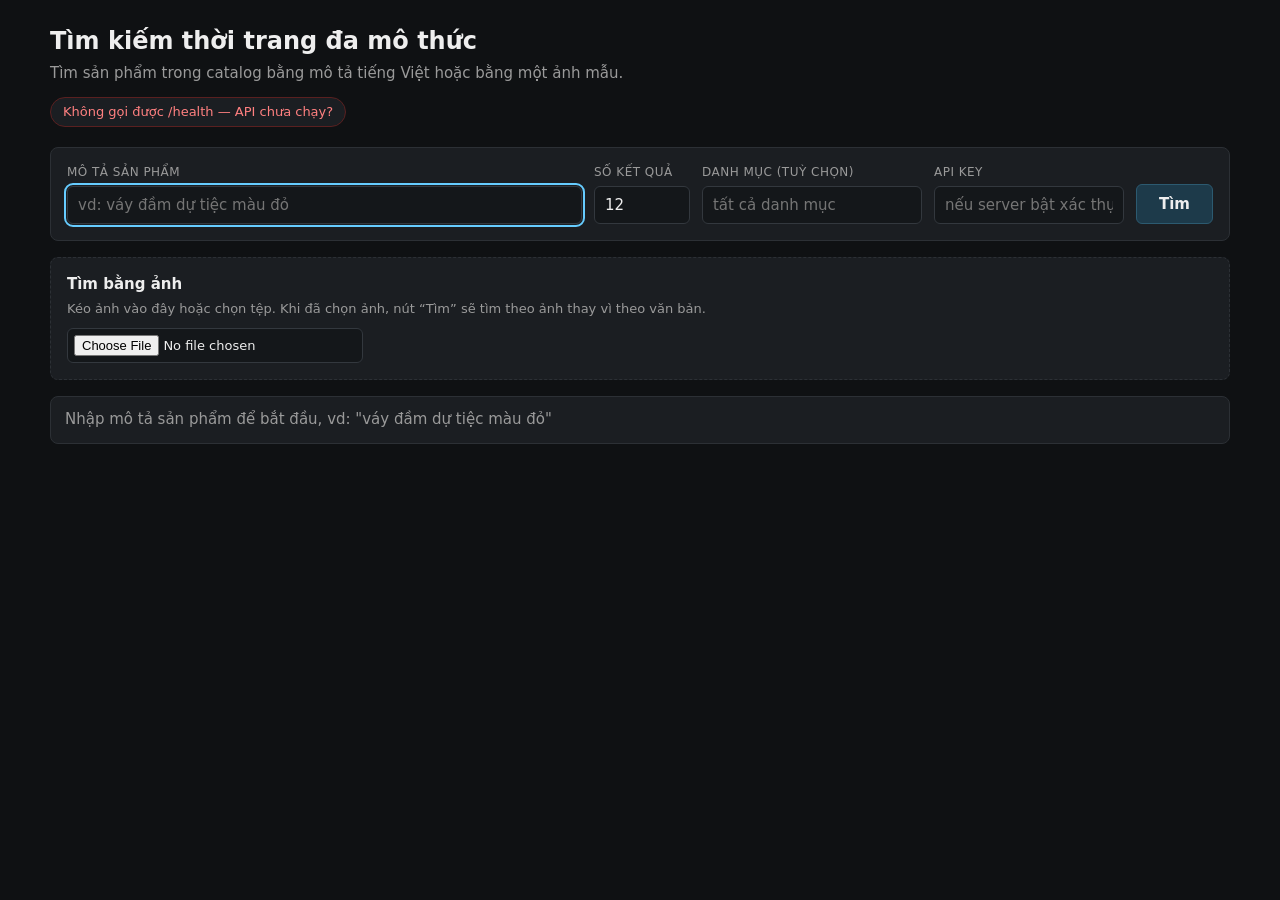
==== app/static/index.html @ 8803c95b "feat(demo): add polished custom web UI at /ui for the search API Vanilla HTML/CSS/JS frontend served" ====
<!doctype html>
<html lang="vi">
<head>
<meta charset="utf-8">
<meta name="viewport" content="width=device-width, initial-scale=1">
<title>Tìm kiếm thời trang đa mô thức</title>
<link rel="stylesheet" href="styles.css">
</head>
<body>
<header class="topbar">
  <h1>Tìm kiếm thời trang đa mô thức</h1>
  <p class="subtitle">Tìm sản phẩm trong catalog bằng mô tả tiếng Việt hoặc bằng một ảnh mẫu.</p>
  <p id="status" class="pill">Đang kiểm tra hệ thống...</p>
</header>

<main>
  <form id="search-form" class="panel" autocomplete="off">
    <div class="field grow">
      <label for="q">Mô tả sản phẩm</label>
      <input id="q" name="q" type="text" maxlength="512"
             placeholder="vd: váy đầm dự tiệc màu đỏ" autofocus>
    </div>

    <div class="field">
      <label for="top-k">Số kết quả</label>
      <input id="top-k" name="top_k" type="number" min="1" max="100" value="12">
    </div>

    <div class="field">
      <label for="category">Danh mục (tuỳ chọn)</label>
      <input id="category" name="category" type="text" list="category-options"
             placeholder="tất cả danh mục">
      <datalist id="category-options">
        <option value="Váy đầm / đầm"></option>
        <option value="Áo phông / áo thun / áo nỉ"></option>
        <option value="Quần dài"></option>
        <option value="Áo khoác (jacket)"></option>
        <option value="Áo sơ mi / áo kiểu"></option>
        <option value="Chân váy"></option>
        <option value="Áo khoác dạ / áo choàng dài (coat)"></option>
        <option value="Quần short"></option>
        <option value="Áo len"></option>
        <option value="Áo liền quần (jumpsuit)"></option>
        <option value="Áo cardigan (áo len khoác ngoài cài nút)"></option>
        <option value="Áo gile / áo vest không tay"></option>
        <option value="Áo choàng không tay (cape/poncho)"></option>
        <option value="Khăn choàng"></option>
        <option value="Quần bó / tất da chân"></option>
        <option value="Mũ / nón"></option>
      </datalist>
    </div>

    <div class="field">
      <label for="api-key">API key</label>
      <input id="api-key" name="api_key" type="password" placeholder="nếu server bật xác thực">
    </div>

    <button id="submit" type="submit">Tìm</button>
  </form>

  <section id="drop-zone" class="panel dropzone">
    <div class="dropzone-text">
      <strong>Tìm bằng ảnh</strong>
      <p>Kéo ảnh vào đây hoặc chọn tệp. Khi đã chọn ảnh, nút “Tìm” sẽ tìm theo ảnh
        thay vì theo văn bản.</p>
      <input id="file" type="file" accept=".jpg,.jpeg,.png,.webp">
      <button id="clear-file" type="button" hidden>Bỏ ảnh</button>
    </div>
    <figure id="preview-wrap" hidden>
      <img id="preview" alt="Ảnh truy vấn">
      <figcaption id="preview-name"></figcaption>
    </figure>
  </section>

  <section id="feedback" role="status" aria-live="polite"></section>

  <section id="grid" class="grid"></section>
</main>

<script src="app.js"></script>
</body>
</html>
---- app/static/styles.css ----
:root {
  --bg: #0f1113;
  --panel: #1b1e22;
  --fg: #eee;
  --muted: #9a9a9a;
  --accent: #6cf;
  --bad: #ff8080;
  --warn: #e8b339;
  --ok: #6ede8a;
  --radius: 8px;
}

* { box-sizing: border-box; }

body {
  margin: 0;
  padding: 24px 16px 48px;
  background: var(--bg);
  color: var(--fg);
  font-family: system-ui, sans-serif;
  font-size: 15px;
  line-height: 1.45;
}

main, .topbar {
  max-width: 1180px;
  margin: 0 auto;
}

h1 {
  font-size: 24px;
  margin: 0 0 4px;
}

.subtitle {
  margin: 0 0 12px;
  color: var(--muted);
}

.pill {
  display: inline-block;
  margin: 0 0 20px;
  padding: 5px 12px;
  border: 1px solid #2c3035;
  border-radius: 999px;
  background: var(--panel);
  color: var(--muted);
  font-size: 13px;
}

.pill.ok { color: var(--ok); border-color: #24512f; }
.pill.warn { color: var(--warn); border-color: #5a4514; }
.pill.bad { color: var(--bad); border-color: #5a2020; }

.panel {
  background: var(--panel);
  border: 1px solid #2c3035;
  border-radius: var(--radius);
  padding: 16px;
  margin-bottom: 16px;
}

#search-form {
  display: flex;
  flex-wrap: wrap;
  gap: 12px;
  align-items: flex-end;
}

.field {
  display: flex;
  flex-direction: column;
  gap: 4px;
}

.field.grow {
  flex: 1;
  min-width: 240px;
}

label {
  color: var(--muted);
  font-size: 12px;
  text-transform: uppercase;
  letter-spacing: 0.04em;
}

input {
  padding: 9px 10px;
  border: 1px solid #33383e;
  border-radius: 6px;
  background: #14171a;
  color: var(--fg);
  font-family: inherit;
  font-size: 15px;
}

input:focus {
  outline: 2px solid var(--accent);
  outline-offset: 1px;
}

#top-k { width: 96px; }
#category { width: 220px; }
#api-key { width: 190px; }

button {
  padding: 10px 22px;
  border: 1px solid #33383e;
  border-radius: 6px;
  background: #262b31;
  color: var(--fg);
  font-family: inherit;
  font-size: 15px;
  cursor: pointer;
}

button:hover:not(:disabled) { border-color: var(--accent); }
button:disabled { opacity: 0.55; cursor: default; }

#submit {
  background: #1d3a4a;
  border-color: #2c5a70;
  font-weight: 600;
}

.dropzone {
  display: flex;
  gap: 18px;
  align-items: center;
  border-style: dashed;
  transition: border-color 0.15s, background 0.15s;
}

.dropzone.dragging {
  border-color: var(--accent);
  background: #1f2732;
}

.dropzone-text { flex: 1; }

.dropzone-text p {
  margin: 4px 0 10px;
  color: var(--muted);
  font-size: 13px;
}

.dropzone input[type="file"] {
  padding: 6px;
  font-size: 13px;
}

#preview-wrap {
  margin: 0;
  width: 110px;
  flex: none;
}

#preview {
  width: 110px;
  aspect-ratio: 3 / 4;
  object-fit: cover;
  border-radius: 6px;
  background: #2a2f35;
  display: block;
}

#preview-name {
  margin-top: 4px;
  color: var(--muted);
  font-size: 11px;
  overflow-wrap: anywhere;
}

#feedback:empty { display: none; }

.message {
  padding: 12px 14px;
  border-radius: var(--radius);
  border: 1px solid #2c3035;
  background: var(--panel);
  margin-bottom: 16px;
}

.message.bad { border-color: #5a2020; background: #2a1717; color: var(--bad); }
.message.info { color: var(--muted); }

.message .detail {
  margin-top: 6px;
  color: var(--muted);
  font-size: 12px;
  overflow-wrap: anywhere;
}

.grid {
  display: grid;
  grid-template-columns: repeat(auto-fill, minmax(200px, 1fr));
  gap: 14px;
}

.card {
  position: relative;
  background: var(--panel);
  border: 1px solid #2c3035;
  border-radius: var(--radius);
  overflow: hidden;
  transition: transform 0.15s, border-color 0.15s;
}

.card:hover {
  transform: translateY(-3px);
  border-color: #3d444c;
}

.card img {
  width: 100%;
  aspect-ratio: 3 / 4;
  object-fit: cover;
  display: block;
  background: #2a2f35;
}

.card .rank {
  position: absolute;
  top: 8px;
  left: 8px;
  padding: 2px 8px;
  border-radius: 999px;
  background: rgba(0, 0, 0, 0.72);
  color: var(--accent);
  font-size: 12px;
  font-weight: 600;
}

.meta { padding: 9px 11px; }

.headline {
  font-weight: 600;
  font-size: 14px;
  display: -webkit-box;
  -webkit-line-clamp: 2;
  line-clamp: 2;
  -webkit-box-orient: vertical;
  overflow: hidden;
  overflow-wrap: anywhere;
}

.secondary {
  margin-top: 3px;
  color: var(--muted);
  font-size: 12px;
  display: -webkit-box;
  -webkit-line-clamp: 2;
  line-clamp: 2;
  -webkit-box-orient: vertical;
  overflow: hidden;
  overflow-wrap: anywhere;
}

.score {
  margin-top: 5px;
  color: var(--muted);
  font-size: 12px;
}

.chips {
  display: flex;
  flex-wrap: wrap;
  gap: 4px;
  margin-top: 8px;
}

.chip {
  padding: 2px 7px;
  border-radius: 999px;
  background: #24292f;
  color: #c7ccd1;
  font-size: 11px;
}

.thumb.blank {
  width: 100%;
  aspect-ratio: 3 / 4;
  background: #2a2f35;
}

.broken {
  padding: 4px 11px 0;
  color: var(--muted);
  font-size: 11px;
}

.skeleton {
  border-color: #24282d;
}

.skeleton .shimmer {
  background: linear-gradient(90deg, #1f2328 25%, #2b3037 50%, #1f2328 75%);
  background-size: 200% 100%;
  animation: shimmer 1.2s infinite linear;
}

.skeleton .shimmer.thumb {
  width: 100%;
  aspect-ratio: 3 / 4;
}

.skeleton .shimmer.line {
  height: 11px;
  border-radius: 4px;
  margin: 9px 11px;
}

.skeleton .shimmer.line.short { width: 55%; }

@keyframes shimmer {
  from { background-position: 200% 0; }
  to { background-position: -200% 0; }
}

@media (prefers-reduced-motion: reduce) {
  .card, .dropzone { transition: none; }
  .card:hover { transform: none; }
  .skeleton .shimmer { animation: none; }
}

@media (max-width: 480px) {
  .grid { grid-template-columns: 1fr; }
  .dropzone { flex-direction: column; align-items: flex-start; }
  #category, #api-key, .field.grow { width: 100%; min-width: 0; }
  .field { width: 100%; }
  #submit { width: 100%; }
}
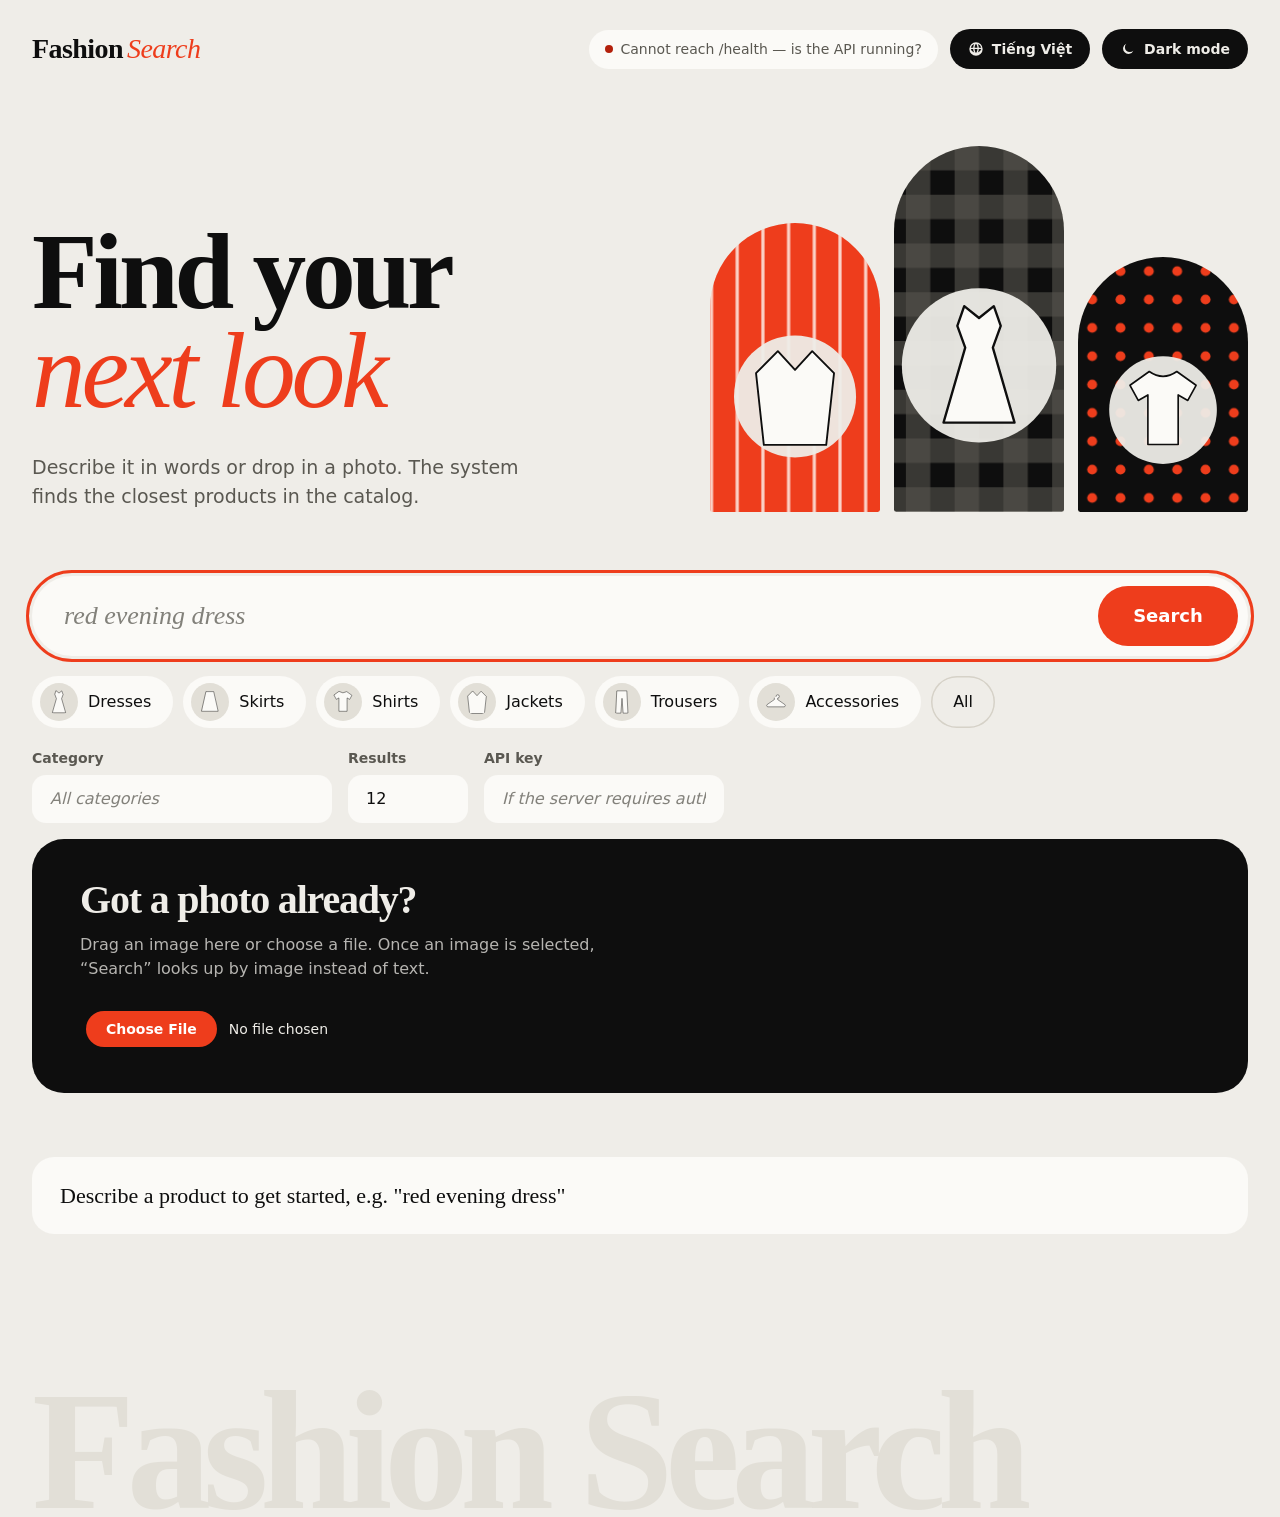
==== commit 54fd3f7e: "feat(ui): redesign /ui with light/dark themes and a Vietnamese/English switch Editorial type, swatch" ====
--- a/app/static/index.html
+++ b/app/static/index.html
@@ -4,78 +4,151 @@
 <meta charset="utf-8">
 <meta name="viewport" content="width=device-width, initial-scale=1">
 <title>Tìm kiếm thời trang đa mô thức</title>
+<script src="i18n.js"></script>
+<script src="theme.js"></script>
 <link rel="stylesheet" href="styles.css">
 </head>
 <body>
-<header class="topbar">
-  <h1>Tìm kiếm thời trang đa mô thức</h1>
-  <p class="subtitle">Tìm sản phẩm trong catalog bằng mô tả tiếng Việt hoặc bằng một ảnh mẫu.</p>
-  <p id="status" class="pill">Đang kiểm tra hệ thống...</p>
-</header>
+<svg class="defs" width="0" height="0" aria-hidden="true" focusable="false">
+  <defs>
+    <pattern id="sw1" width="24" height="24" patternUnits="userSpaceOnUse">
+      <rect width="24" height="24" style="fill:var(--s1a)"/>
+      <rect width="12" height="24" style="fill:var(--s1b)" fill-opacity=".6"/>
+      <rect width="24" height="12" style="fill:var(--s1b)" fill-opacity=".6"/>
+    </pattern>
+    <pattern id="sw2" width="16" height="16" patternUnits="userSpaceOnUse">
+      <rect width="16" height="16" style="fill:var(--s2a)"/>
+      <rect x="7" width="2" height="16" style="fill:var(--s2b)"/>
+    </pattern>
+    <pattern id="sw3" width="24" height="24" patternUnits="userSpaceOnUse">
+      <rect width="24" height="24" style="fill:var(--s3a)"/>
+      <path d="M0 12 12 0 24 12M0 24 12 12 24 24" fill="none" style="stroke:var(--s3b)" stroke-width="3"/>
+    </pattern>
+    <pattern id="sw4" width="20" height="20" patternUnits="userSpaceOnUse">
+      <rect width="20" height="20" style="fill:var(--s4a)"/>
+      <circle cx="10" cy="10" r="3.5" style="fill:var(--s4b)"/>
+    </pattern>
+    <pattern id="sw5" width="32" height="32" patternUnits="userSpaceOnUse">
+      <rect width="32" height="32" style="fill:var(--s5a)"/>
+      <rect width="16" height="16" style="fill:var(--s5b)"/>
+      <rect x="16" y="16" width="16" height="16" style="fill:var(--s5b)"/>
+    </pattern>
+    <symbol id="g-dress" viewBox="0 0 120 140"><path d="M45 10 60 22 75 10 82 30 74 52 96 128 24 128 46 52 38 30Z"/></symbol>
+    <symbol id="g-skirt" viewBox="0 0 120 140"><path d="M40 14H80L104 120H16Z"/></symbol>
+    <symbol id="g-trousers" viewBox="0 0 120 140"><path d="M34 10H86L92 130H66L60 50 54 130H28Z"/></symbol>
+    <symbol id="g-coat" viewBox="0 0 120 140"><path d="M38 12 60 36 82 12 110 40 100 132 20 132 10 40Z"/></symbol>
+    <symbol id="g-tee" viewBox="0 0 120 140"><path d="M40 14Q60 28 80 14L108 34 96 56 82 48 82 120 38 120 38 48 24 56 12 34Z"/></symbol>
+    <symbol id="g-hanger" viewBox="0 0 120 140"><path d="M60 40a9 9 0 1 1 9 9v8L108 84a7 7 0 0 1-4.500 12H16.500a7 7 0 0 1-4.500-12L51 57v-8"/></symbol>
+  </defs>
+</svg>
 
-<main>
-  <form id="search-form" class="panel" autocomplete="off">
-    <div class="field grow">
-      <label for="q">Mô tả sản phẩm</label>
-      <input id="q" name="q" type="text" maxlength="512"
-             placeholder="vd: váy đầm dự tiệc màu đỏ" autofocus>
+<a class="skip-link" href="#grid" data-i18n="skip">Bỏ qua tới kết quả</a>
+
+<div class="shell">
+  <header class="topbar">
+    <p class="wordmark">Fashion<span>Search</span></p>
+    <div class="topbar-actions">
+      <p id="status" class="pill" role="status" data-i18n="status_checking">Đang kiểm tra hệ thống...</p>
+      <button id="lang-toggle" class="theme-toggle" type="button" aria-label="Switch to English">
+        <svg viewBox="0 0 24 24" aria-hidden="true"><path d="M12 2a10 10 0 1 0 0 20 10 10 0 0 0 0-20Zm0 2c1.200 1.500 2 3.600 2.200 6H9.800C10 7.600 10.800 5.500 12 4Zm-2.600.6A12 12 0 0 0 7.800 10H4.100a8 8 0 0 1 5.300-5.400ZM4.100 12h3.700c.1 2 .6 3.800 1.600 5.400A8 8 0 0 1 4.100 12Zm5.700 0h4.400c-.2 2.400-1 4.500-2.200 6-1.200-1.500-2-3.600-2.200-6Zm6.400 0h3.700a8 8 0 0 1-5.300 5.400c1-1.600 1.500-3.400 1.600-5.400Zm0-2c-.1-2-.6-3.800-1.600-5.400A8 8 0 0 1 19.900 10h-3.700Z"/></svg>
+        <span class="lang-label">English</span>
+      </button>
+      <button id="theme-toggle" class="theme-toggle" type="button" aria-pressed="false">
+        <svg viewBox="0 0 24 24" aria-hidden="true"><path d="M20 14.500A8 8 0 1 1 9.500 4a6.500 6.500 0 0 0 10.500 10.500Z"/></svg>
+        <span class="theme-label">Nền tối</span>
+      </button>
     </div>
+  </header>
 
-    <div class="field">
-      <label for="top-k">Số kết quả</label>
-      <input id="top-k" name="top_k" type="number" min="1" max="100" value="12">
+  <section class="hero">
+    <div class="hero-copy">
+      <h1><span data-i18n="hero_a">Món đồ bạn</span> <em data-i18n="hero_b">đang nghĩ tới</em></h1>
+      <p class="subtitle" data-i18n="subtitle">Mô tả bằng tiếng Việt hoặc thả một tấm ảnh. Hệ thống tìm những sản phẩm gần nhất trong catalog.</p>
     </div>
-
-    <div class="field">
-      <label for="category">Danh mục (tuỳ chọn)</label>
-      <input id="category" name="category" type="text" list="category-options"
-             placeholder="tất cả danh mục">
-      <datalist id="category-options">
-        <option value="Váy đầm / đầm"></option>
-        <option value="Áo phông / áo thun / áo nỉ"></option>
-        <option value="Quần dài"></option>
-        <option value="Áo khoác (jacket)"></option>
-        <option value="Áo sơ mi / áo kiểu"></option>
-        <option value="Chân váy"></option>
-        <option value="Áo khoác dạ / áo choàng dài (coat)"></option>
-        <option value="Quần short"></option>
-        <option value="Áo len"></option>
-        <option value="Áo liền quần (jumpsuit)"></option>
-        <option value="Áo cardigan (áo len khoác ngoài cài nút)"></option>
-        <option value="Áo gile / áo vest không tay"></option>
-        <option value="Áo choàng không tay (cape/poncho)"></option>
-        <option value="Khăn choàng"></option>
-        <option value="Quần bó / tất da chân"></option>
-        <option value="Mũ / nón"></option>
-      </datalist>
+    <div class="arches" aria-hidden="true">
+      <div class="arch a1"><svg viewBox="0 0 120 180" preserveAspectRatio="xMidYMid slice"><rect width="120" height="180" fill="url(#sw2)"/><circle cx="60" cy="108" r="38" class="disc"/><use href="#g-coat" x="26" y="74" width="68" height="68" class="gm"/></svg></div>
+      <div class="arch a2"><svg viewBox="0 0 120 180" preserveAspectRatio="xMidYMid slice"><rect width="120" height="180" fill="url(#sw1)"/><circle cx="60" cy="108" r="38" class="disc"/><use href="#g-dress" x="26" y="74" width="68" height="68" class="gm"/></svg></div>
+      <div class="arch a3"><svg viewBox="0 0 120 180" preserveAspectRatio="xMidYMid slice"><rect width="120" height="180" fill="url(#sw4)"/><circle cx="60" cy="108" r="38" class="disc"/><use href="#g-tee" x="26" y="74" width="68" height="68" class="gm"/></svg></div>
     </div>
-
-    <div class="field">
-      <label for="api-key">API key</label>
-      <input id="api-key" name="api_key" type="password" placeholder="nếu server bật xác thực">
-    </div>
-
-    <button id="submit" type="submit">Tìm</button>
-  </form>
-
-  <section id="drop-zone" class="panel dropzone">
-    <div class="dropzone-text">
-      <strong>Tìm bằng ảnh</strong>
-      <p>Kéo ảnh vào đây hoặc chọn tệp. Khi đã chọn ảnh, nút “Tìm” sẽ tìm theo ảnh
-        thay vì theo văn bản.</p>
-      <input id="file" type="file" accept=".jpg,.jpeg,.png,.webp">
-      <button id="clear-file" type="button" hidden>Bỏ ảnh</button>
-    </div>
-    <figure id="preview-wrap" hidden>
-      <img id="preview" alt="Ảnh truy vấn">
-      <figcaption id="preview-name"></figcaption>
-    </figure>
   </section>
 
-  <section id="feedback" role="status" aria-live="polite"></section>
+  <main>
+    <form id="search-form" autocomplete="off">
+      <div class="searchbar">
+        <label class="sr-only" for="q" data-i18n="search_label">Mô tả sản phẩm</label>
+        <input id="q" name="q" type="text" maxlength="512"
+               placeholder="váy đầm dự tiệc màu đỏ" data-i18n-placeholder="q_placeholder" autofocus>
+        <button id="submit" type="submit" data-i18n="submit">Tìm</button>
+      </div>
 
-  <section id="grid" class="grid"></section>
-</main>
+      <div class="rail" role="group" aria-label="Chọn nhanh danh mục" data-i18n-aria="rail_label">
+        <button type="button" class="cat" data-category="Váy đầm / đầm"><svg viewBox="0 0 120 140" aria-hidden="true"><use href="#g-dress" class="gm"/></svg><span data-i18n="cat_dress">Váy đầm</span></button>
+        <button type="button" class="cat" data-category="Chân váy"><svg viewBox="0 0 120 140" aria-hidden="true"><use href="#g-skirt" class="gm"/></svg><span data-i18n="cat_skirt">Chân váy</span></button>
+        <button type="button" class="cat" data-category="Áo sơ mi / áo kiểu"><svg viewBox="0 0 120 140" aria-hidden="true"><use href="#g-tee" class="gm"/></svg><span data-i18n="cat_shirt">Sơ mi</span></button>
+        <button type="button" class="cat" data-category="Áo khoác (jacket)"><svg viewBox="0 0 120 140" aria-hidden="true"><use href="#g-coat" class="gm"/></svg><span data-i18n="cat_jacket">Áo khoác</span></button>
+        <button type="button" class="cat" data-category="Quần dài"><svg viewBox="0 0 120 140" aria-hidden="true"><use href="#g-trousers" class="gm"/></svg><span data-i18n="cat_trousers">Quần dài</span></button>
+        <button type="button" class="cat" data-category="Mũ / nón"><svg viewBox="0 0 120 140" aria-hidden="true"><use href="#g-hanger" class="gm"/></svg><span data-i18n="cat_accessory">Phụ kiện</span></button>
+        <button type="button" class="cat cat-clear" data-category="" data-i18n="cat_all">Tất cả</button>
+      </div>
+
+      <div class="options">
+        <div class="field">
+          <label for="category" data-i18n="category">Danh mục</label>
+          <input id="category" name="category" type="text" list="category-options"
+                 placeholder="Tất cả danh mục" data-i18n-placeholder="category_placeholder">
+          <datalist id="category-options">
+            <option value="Váy đầm / đầm"></option>
+            <option value="Áo phông / áo thun / áo nỉ"></option>
+            <option value="Quần dài"></option>
+            <option value="Áo khoác (jacket)"></option>
+            <option value="Áo sơ mi / áo kiểu"></option>
+            <option value="Chân váy"></option>
+            <option value="Áo khoác dạ / áo choàng dài (coat)"></option>
+            <option value="Quần short"></option>
+            <option value="Áo len"></option>
+            <option value="Áo liền quần (jumpsuit)"></option>
+            <option value="Áo cardigan (áo len khoác ngoài cài nút)"></option>
+            <option value="Áo gile / áo vest không tay"></option>
+            <option value="Áo choàng không tay (cape/poncho)"></option>
+            <option value="Khăn choàng"></option>
+            <option value="Quần bó / tất da chân"></option>
+            <option value="Mũ / nón"></option>
+          </datalist>
+        </div>
+
+        <div class="field">
+          <label for="top-k" data-i18n="top_k">Số kết quả</label>
+          <input id="top-k" name="top_k" type="number" min="1" max="100" value="12">
+        </div>
+
+        <div class="field">
+          <label for="api-key">API key</label>
+          <input id="api-key" name="api_key" type="password" placeholder="Nếu server bật xác thực" data-i18n-placeholder="api_placeholder">
+        </div>
+      </div>
+    </form>
+
+    <section id="drop-zone" class="dropzone" aria-label="Tìm bằng ảnh" data-i18n-aria="drop_aria">
+      <div class="dropzone-text">
+        <h2 data-i18n="drop_title">Có sẵn một tấm ảnh?</h2>
+        <p data-i18n="drop_text">Kéo ảnh vào đây hoặc chọn tệp. Khi đã chọn ảnh, nút “Tìm” sẽ tìm theo ảnh thay vì theo văn bản.</p>
+        <input id="file" type="file" accept=".jpg,.jpeg,.png,.webp" aria-label="Chọn ảnh truy vấn" data-i18n-aria="file_aria">
+        <button id="clear-file" type="button" hidden data-i18n="clear_file">Bỏ ảnh</button>
+      </div>
+      <figure id="preview-wrap" hidden>
+        <img id="preview" alt="Ảnh truy vấn" data-i18n-alt="preview_alt">
+        <figcaption id="preview-name"></figcaption>
+      </figure>
+    </section>
+
+    <section id="feedback" role="status" aria-live="polite"></section>
+
+    <h2 class="sr-only" data-i18n="results">Kết quả tìm kiếm</h2>
+    <section id="grid" class="grid" aria-label="Kết quả tìm kiếm" data-i18n-aria="results"></section>
+  </main>
+
+  <footer class="footer" aria-hidden="true">Fashion Search</footer>
+</div>
 
 <script src="app.js"></script>
 </body>
--- a/app/static/styles.css
+++ b/app/static/styles.css
@@ -1,242 +1,546 @@
 :root {
-  --bg: #0f1113;
-  --panel: #1b1e22;
-  --fg: #eee;
-  --muted: #9a9a9a;
-  --accent: #6cf;
-  --bad: #ff8080;
-  --warn: #e8b339;
-  --ok: #6ede8a;
-  --radius: 8px;
-}
-
-* { box-sizing: border-box; }
+  color-scheme: light;
+  --ground: #efede8;
+  --surface: #fbfaf7;
+  --step: #e2dfd7;
+  --step-hover: #d6d2c8;
+  --ink: #0e0e0e;
+  --ink-soft: #5a5851;
+  --accent: #ee3d1c;
+  --accent-ink: #ffffff;
+  --focus: #0e0e0e;
+  --block: #0e0e0e;
+  --block-ink: #efede8;
+  --ok: #1c8a45;
+  --warn: #a35c06;
+  --bad: #b3200b;
+  --bad-step: #fbd9d1;
+
+  --s1a: #0e0e0e; --s1b: #55534c;
+  --s2a: #ee3d1c; --s2b: #fbd2c7;
+  --s3a: #dcd8cc; --s3b: #0e0e0e;
+  --s4a: #0e0e0e; --s4b: #ee3d1c;
+  --s5a: #fbfaf7; --s5b: #ee3d1c;
+
+  --display: Constantia, Cambria, "Times New Roman", serif;
+  --font: "Segoe UI Variable Text", "Segoe UI", system-ui, -apple-system, "Helvetica Neue", Arial, sans-serif;
+
+  --gutter: 32px;
+  --gap: 16px;
+  --section: 64px;
+}
+
+:root[data-theme="dark"] {
+  color-scheme: dark;
+  --ground: #070a08;
+  --surface: #0e1511;
+  --step: #17231c;
+  --step-hover: #20332a;
+  --ink: #e9f3ec;
+  --ink-soft: #9fb5a7;
+  --accent: #34e68f;
+  --accent-ink: #03150b;
+  --focus: #34e68f;
+  --block: #0f4a2b;
+  --block-ink: #e9f3ec;
+  --ok: #34e68f;
+  --warn: #e3b341;
+  --bad: #ff8a7a;
+  --bad-step: #35130f;
+
+  --s1a: #0c2418; --s1b: #1f7048;
+  --s2a: #34e68f; --s2b: #07140d;
+  --s3a: #131b16; --s3b: #34e68f;
+  --s4a: #08100b; --s4b: #34e68f;
+  --s5a: #14281d; --s5b: #5cf0a8;
+}
+
+*, *::before, *::after { box-sizing: border-box; }
+
+html { background: var(--ground); }
 
 body {
   margin: 0;
-  padding: 24px 16px 48px;
-  background: var(--bg);
-  color: var(--fg);
-  font-family: system-ui, sans-serif;
-  font-size: 15px;
-  line-height: 1.45;
-}
-
-main, .topbar {
-  max-width: 1180px;
+  background: var(--ground);
+  color: var(--ink);
+  font-family: var(--font);
+  font-size: 16px;
+  line-height: 1.5;
+  font-variant-numeric: tabular-nums;
+  transition: background 0.25s, color 0.25s;
+}
+
+.defs { position: absolute; width: 0; height: 0; }
+
+.shell {
+  max-width: 1360px;
   margin: 0 auto;
+  padding: 0 var(--gutter) 0;
+  overflow: hidden;
+}
+
+.sr-only {
+  position: absolute;
+  width: 1px;
+  height: 1px;
+  margin: -1px;
+  overflow: hidden;
+  clip: rect(0 0 0 0);
+  white-space: nowrap;
+}
+
+.skip-link {
+  position: absolute;
+  left: var(--gutter);
+  top: -80px;
+  padding: 12px 20px;
+  border-radius: 999px;
+  background: var(--ink);
+  color: var(--ground);
+  z-index: 10;
+}
+
+.skip-link:focus { top: 12px; }
+
+.gm {
+  fill: var(--surface);
+  stroke: var(--ink);
+  stroke-width: 2.4;
+  stroke-linejoin: round;
+  stroke-linecap: round;
+  vector-effect: non-scaling-stroke;
+}
+
+.disc { fill: var(--ground); opacity: 0.94; }
+
+.topbar {
+  display: flex;
+  flex-wrap: wrap;
+  align-items: center;
+  justify-content: space-between;
+  gap: 12px var(--gap);
+  padding: 28px 0 20px;
+}
+
+.wordmark {
+  margin: 0;
+  font-family: var(--display);
+  font-size: 28px;
+  font-weight: 700;
+  letter-spacing: -0.02em;
+}
+
+.wordmark span {
+  margin-left: 4px;
+  font-style: italic;
+  font-weight: 400;
+  color: var(--accent);
+}
+
+.topbar-actions {
+  display: flex;
+  flex-wrap: wrap;
+  align-items: center;
+  gap: 12px;
+}
+
+.pill {
+  display: inline-flex;
+  align-items: center;
+  gap: 8px;
+  margin: 0;
+  padding: 9px 16px;
+  border-radius: 999px;
+  background: var(--surface);
+  color: var(--ink-soft);
+  font-size: 14px;
+}
+
+.pill::before {
+  content: "";
+  width: 8px;
+  height: 8px;
+  border-radius: 50%;
+  background: var(--ink-soft);
+  flex: none;
+}
+
+.pill.ok::before { background: var(--ok); }
+.pill.warn::before { background: var(--warn); }
+.pill.bad::before { background: var(--bad); }
+
+.theme-toggle {
+  display: inline-flex;
+  align-items: center;
+  gap: 8px;
+  min-height: 40px;
+  padding: 0 18px;
+  background: var(--ink);
+  color: var(--ground);
+  font-size: 14px;
+}
+
+.theme-toggle:hover:not(:disabled) { background: var(--ink); filter: opacity(0.85); }
+
+.theme-toggle svg {
+  width: 16px;
+  height: 16px;
+  fill: currentColor;
+}
+
+.hero {
+  display: grid;
+  grid-template-columns: minmax(0, 1.2fr) minmax(0, 1fr);
+  align-items: end;
+  gap: var(--gutter);
+  padding: 56px 0 var(--section);
 }
 
 h1 {
-  font-size: 24px;
-  margin: 0 0 4px;
+  margin: 0;
+  font-family: var(--display);
+  font-size: clamp(48px, 8.4vw, 124px);
+  font-weight: 700;
+  line-height: 0.92;
+  letter-spacing: -0.04em;
+}
+
+h1 em {
+  display: block;
+  font-weight: 400;
+  font-style: italic;
+  color: var(--accent);
 }
 
 .subtitle {
-  margin: 0 0 12px;
-  color: var(--muted);
-}
-
-.pill {
-  display: inline-block;
-  margin: 0 0 20px;
-  padding: 5px 12px;
-  border: 1px solid #2c3035;
+  margin: 32px 0 0;
+  max-width: 44ch;
+  color: var(--ink-soft);
+  font-size: 19px;
+  line-height: 1.55;
+}
+
+.arches {
+  display: flex;
+  align-items: flex-end;
+  justify-content: flex-end;
+  gap: 14px;
+}
+
+.arch {
+  flex: 1;
+  max-width: 190px;
+  overflow: hidden;
+  border-radius: 999px 999px 28px 28px;
+  background: var(--step);
+}
+
+.arch svg { display: block; width: 100%; height: 100%; }
+
+.a1 { aspect-ratio: 2 / 3.4; }
+.a2 { aspect-ratio: 2 / 4.3; }
+.a3 { aspect-ratio: 2 / 3; }
+
+#search-form { margin-bottom: var(--gap); }
+
+.searchbar {
+  display: flex;
+  align-items: center;
+  gap: 8px;
+  padding: 10px 10px 10px 32px;
   border-radius: 999px;
-  background: var(--panel);
-  color: var(--muted);
-  font-size: 13px;
-}
-
-.pill.ok { color: var(--ok); border-color: #24512f; }
-.pill.warn { color: var(--warn); border-color: #5a4514; }
-.pill.bad { color: var(--bad); border-color: #5a2020; }
-
-.panel {
-  background: var(--panel);
-  border: 1px solid #2c3035;
-  border-radius: var(--radius);
-  padding: 16px;
-  margin-bottom: 16px;
-}
-
-#search-form {
+  background: var(--surface);
+}
+
+.searchbar:focus-within {
+  outline: 3px solid var(--accent);
+  outline-offset: 3px;
+}
+
+#q {
+  flex: 1;
+  min-width: 0;
+  min-height: 60px;
+  padding: 0;
+  border: 0;
+  background: transparent;
+  font-family: var(--display);
+  font-size: 26px;
+}
+
+#q:focus-visible { outline: none; }
+
+input {
+  min-height: 48px;
+  padding: 0 18px;
+  border: 0;
+  border-radius: 14px;
+  background: var(--surface);
+  color: var(--ink);
+  font-family: inherit;
+  font-size: 16px;
+}
+
+input::placeholder { color: var(--ink-soft); opacity: 0.75; font-style: italic; }
+
+input[type="file"] {
+  padding: 6px;
+  max-width: 100%;
+  background: transparent;
+  font-size: 14px;
+}
+
+input[type="file"]::file-selector-button {
+  margin-right: 12px;
+  padding: 10px 20px;
+  border: 0;
+  border-radius: 999px;
+  background: var(--ink);
+  color: var(--ground);
+  font-family: inherit;
+  font-size: 14px;
+  font-weight: 600;
+  cursor: pointer;
+}
+
+:focus-visible {
+  outline: 3px solid var(--focus);
+  outline-offset: 2px;
+}
+
+button {
+  min-height: 48px;
+  padding: 0 28px;
+  border: 0;
+  border-radius: 999px;
+  background: var(--step);
+  color: var(--ink);
+  font-family: inherit;
+  font-size: 16px;
+  font-weight: 600;
+  cursor: pointer;
+  transition: background 0.15s, transform 0.1s, filter 0.15s;
+}
+
+button:hover:not(:disabled) { background: var(--step-hover); }
+button:active:not(:disabled) { transform: scale(0.97); }
+button:disabled { opacity: 0.5; cursor: not-allowed; }
+
+#submit {
+  min-height: 60px;
+  min-width: 140px;
+  background: var(--accent);
+  color: var(--accent-ink);
+  font-size: 18px;
+}
+
+#submit:hover:not(:disabled) { background: var(--accent); filter: brightness(1.08); }
+
+.rail {
+  display: flex;
+  gap: 10px;
+  padding: 20px 0 4px;
+  overflow-x: auto;
+  scrollbar-width: none;
+}
+
+.rail::-webkit-scrollbar { display: none; }
+
+.cat {
+  flex: none;
+  display: inline-flex;
+  align-items: center;
+  gap: 10px;
+  min-height: 52px;
+  padding: 0 22px 0 8px;
+  background: var(--surface);
+  font-weight: 500;
+}
+
+.cat svg {
+  width: 38px;
+  height: 38px;
+  padding: 6px;
+  border-radius: 50%;
+  background: var(--step);
+}
+
+.cat-clear { padding-left: 22px; background: transparent; box-shadow: inset 0 0 0 1.5px var(--step-hover); }
+
+.cat[aria-pressed="true"] {
+  background: var(--ink);
+  color: var(--ground);
+}
+
+.cat[aria-pressed="true"] svg { background: var(--ground); }
+
+.options {
   display: flex;
   flex-wrap: wrap;
-  gap: 12px;
-  align-items: flex-end;
+  gap: var(--gap);
+  padding: var(--gap) 0 0;
 }
 
 .field {
   display: flex;
   flex-direction: column;
-  gap: 4px;
-}
-
-.field.grow {
-  flex: 1;
-  min-width: 240px;
-}
-
-label {
-  color: var(--muted);
-  font-size: 12px;
-  text-transform: uppercase;
-  letter-spacing: 0.04em;
-}
-
-input {
-  padding: 9px 10px;
-  border: 1px solid #33383e;
-  border-radius: 6px;
-  background: #14171a;
-  color: var(--fg);
-  font-family: inherit;
-  font-size: 15px;
-}
-
-input:focus {
-  outline: 2px solid var(--accent);
-  outline-offset: 1px;
-}
-
-#top-k { width: 96px; }
-#category { width: 220px; }
-#api-key { width: 190px; }
-
-button {
-  padding: 10px 22px;
-  border: 1px solid #33383e;
-  border-radius: 6px;
-  background: #262b31;
-  color: var(--fg);
-  font-family: inherit;
-  font-size: 15px;
-  cursor: pointer;
-}
-
-button:hover:not(:disabled) { border-color: var(--accent); }
-button:disabled { opacity: 0.55; cursor: default; }
-
-#submit {
-  background: #1d3a4a;
-  border-color: #2c5a70;
+  gap: 6px;
+}
+
+.field label {
+  color: var(--ink-soft);
+  font-size: 14px;
   font-weight: 600;
 }
 
+#category { width: 300px; }
+#top-k { width: 120px; }
+#api-key { width: 240px; }
+
 .dropzone {
   display: flex;
-  gap: 18px;
+  gap: var(--gutter);
   align-items: center;
-  border-style: dashed;
-  transition: border-color 0.15s, background 0.15s;
+  justify-content: space-between;
+  padding: 40px 48px;
+  border-radius: 32px;
+  background: var(--block);
+  color: var(--block-ink);
+  margin-bottom: var(--section);
+  transition: outline-color 0.15s;
 }
 
 .dropzone.dragging {
-  border-color: var(--accent);
-  background: #1f2732;
+  outline: 3px dashed var(--accent);
+  outline-offset: -10px;
 }
 
 .dropzone-text { flex: 1; }
 
+.dropzone-text h2 {
+  margin: 0;
+  font-family: var(--display);
+  font-size: 40px;
+  font-weight: 700;
+  letter-spacing: -0.03em;
+  line-height: 1.05;
+}
+
 .dropzone-text p {
-  margin: 4px 0 10px;
-  color: var(--muted);
-  font-size: 13px;
-}
-
-.dropzone input[type="file"] {
-  padding: 6px;
-  font-size: 13px;
+  margin: 12px 0 24px;
+  max-width: 56ch;
+  opacity: 0.75;
+}
+
+.dropzone input[type="file"] { color: var(--block-ink); }
+
+.dropzone input[type="file"]::file-selector-button {
+  background: var(--accent);
+  color: var(--accent-ink);
+}
+
+.dropzone #clear-file {
+  background: transparent;
+  color: var(--block-ink);
+  box-shadow: inset 0 0 0 1.5px currentColor;
 }
 
 #preview-wrap {
   margin: 0;
-  width: 110px;
+  width: 150px;
   flex: none;
 }
 
 #preview {
-  width: 110px;
+  width: 150px;
   aspect-ratio: 3 / 4;
   object-fit: cover;
-  border-radius: 6px;
-  background: #2a2f35;
+  border-radius: 20px;
+  background: var(--step);
   display: block;
 }
 
 #preview-name {
-  margin-top: 4px;
-  color: var(--muted);
-  font-size: 11px;
+  margin-top: 8px;
+  font-size: 13px;
+  opacity: 0.75;
   overflow-wrap: anywhere;
 }
 
 #feedback:empty { display: none; }
 
 .message {
-  padding: 12px 14px;
-  border-radius: var(--radius);
-  border: 1px solid #2c3035;
-  background: var(--panel);
-  margin-bottom: 16px;
-}
-
-.message.bad { border-color: #5a2020; background: #2a1717; color: var(--bad); }
-.message.info { color: var(--muted); }
+  padding: 22px 28px;
+  border-radius: 22px;
+  background: var(--surface);
+  margin-bottom: var(--section);
+  font-family: var(--display);
+  font-size: 22px;
+}
+
+.message.bad {
+  background: var(--bad-step);
+  color: var(--bad);
+}
 
 .message .detail {
-  margin-top: 6px;
-  color: var(--muted);
-  font-size: 12px;
+  margin-top: 8px;
+  color: var(--ink-soft);
+  font-family: var(--font);
+  font-size: 14px;
   overflow-wrap: anywhere;
 }
 
 .grid {
   display: grid;
-  grid-template-columns: repeat(auto-fill, minmax(200px, 1fr));
-  gap: 14px;
+  grid-template-columns: repeat(auto-fill, minmax(250px, 1fr));
+  gap: 48px var(--gutter);
 }
 
 .card {
   position: relative;
-  background: var(--panel);
-  border: 1px solid #2c3035;
-  border-radius: var(--radius);
-  overflow: hidden;
-  transition: transform 0.15s, border-color 0.15s;
-}
-
-.card:hover {
-  transform: translateY(-3px);
-  border-color: #3d444c;
-}
-
-.card img {
+  display: flex;
+  flex-direction: column;
+}
+
+.card img, .thumb.blank {
   width: 100%;
   aspect-ratio: 3 / 4;
   object-fit: cover;
   display: block;
-  background: #2a2f35;
-}
+  border-radius: 28px;
+  background-color: var(--step);
+  overflow: hidden;
+}
+
+.thumb.blank svg { display: block; width: 100%; height: 100%; }
+
+.card img, .thumb.blank svg { transition: transform 0.4s cubic-bezier(.2, .7, .2, 1); }
+.card:hover img, .card:hover .thumb.blank svg { transform: scale(1.04); }
 
 .card .rank {
   position: absolute;
-  top: 8px;
-  left: 8px;
-  padding: 2px 8px;
+  top: 14px;
+  left: 14px;
+  min-width: 40px;
+  padding: 5px 13px;
   border-radius: 999px;
-  background: rgba(0, 0, 0, 0.72);
-  color: var(--accent);
-  font-size: 12px;
-  font-weight: 600;
-}
-
-.meta { padding: 9px 11px; }
+  background: var(--ground);
+  color: var(--ink);
+  font-size: 14px;
+  font-weight: 700;
+  text-align: center;
+}
+
+.meta { padding: 18px 6px 0; }
 
 .headline {
-  font-weight: 600;
-  font-size: 14px;
+  font-family: var(--display);
+  font-weight: 700;
+  font-size: 24px;
+  line-height: 1.12;
+  letter-spacing: -0.02em;
+  text-transform: capitalize;
   display: -webkit-box;
   -webkit-line-clamp: 2;
   line-clamp: 2;
@@ -246,9 +550,9 @@
 }
 
 .secondary {
-  margin-top: 3px;
-  color: var(--muted);
-  font-size: 12px;
+  margin-top: 6px;
+  color: var(--ink-soft);
+  font-size: 15px;
   display: -webkit-box;
   -webkit-line-clamp: 2;
   line-clamp: 2;
@@ -258,76 +562,96 @@
 }
 
 .score {
-  margin-top: 5px;
-  color: var(--muted);
-  font-size: 12px;
+  margin-top: 10px;
+  color: var(--accent);
+  font-size: 14px;
+  font-weight: 700;
+  overflow-wrap: anywhere;
 }
 
 .chips {
   display: flex;
   flex-wrap: wrap;
-  gap: 4px;
-  margin-top: 8px;
+  gap: 6px;
+  margin-top: 12px;
 }
 
 .chip {
-  padding: 2px 7px;
+  padding: 3px 13px;
   border-radius: 999px;
-  background: #24292f;
-  color: #c7ccd1;
-  font-size: 11px;
-}
-
-.thumb.blank {
-  width: 100%;
-  aspect-ratio: 3 / 4;
-  background: #2a2f35;
+  background: var(--surface);
+  color: var(--ink);
+  font-size: 14px;
 }
 
 .broken {
-  padding: 4px 11px 0;
-  color: var(--muted);
-  font-size: 11px;
-}
-
-.skeleton {
-  border-color: #24282d;
+  padding: 8px 6px 0;
+  color: var(--ink-soft);
+  font-size: 14px;
 }
 
 .skeleton .shimmer {
-  background: linear-gradient(90deg, #1f2328 25%, #2b3037 50%, #1f2328 75%);
-  background-size: 200% 100%;
-  animation: shimmer 1.2s infinite linear;
+  background: var(--step);
+  animation: pulse 1.3s ease-in-out infinite;
 }
 
 .skeleton .shimmer.thumb {
   width: 100%;
   aspect-ratio: 3 / 4;
+  border-radius: 28px;
 }
 
 .skeleton .shimmer.line {
-  height: 11px;
-  border-radius: 4px;
-  margin: 9px 11px;
-}
-
-.skeleton .shimmer.line.short { width: 55%; }
-
-@keyframes shimmer {
-  from { background-position: 200% 0; }
-  to { background-position: -200% 0; }
+  height: 18px;
+  margin: 18px 6px 0;
+  border-radius: 9px;
+}
+
+.skeleton .shimmer.line.short { width: 50%; margin-top: 10px; }
+
+@keyframes pulse {
+  0%, 100% { opacity: 1; }
+  50% { opacity: 0.45; }
+}
+
+.footer {
+  margin-top: var(--section);
+  padding-top: 24px;
+  color: var(--step);
+  font-family: var(--display);
+  font-size: clamp(48px, 13.2vw, 190px);
+  font-weight: 700;
+  line-height: 0.78;
+  letter-spacing: -0.05em;
+  white-space: nowrap;
+  user-select: none;
 }
 
 @media (prefers-reduced-motion: reduce) {
-  .card, .dropzone { transition: none; }
-  .card:hover { transform: none; }
-  .skeleton .shimmer { animation: none; }
-}
-
-@media (max-width: 480px) {
+  *, *::before, *::after {
+    transition: none !important;
+    animation: none !important;
+  }
+  .card:hover img, .card:hover .thumb.blank svg { transform: none; }
+}
+
+@media (max-width: 960px) {
+  .hero { grid-template-columns: 1fr; padding-top: 32px; }
+  .arches { justify-content: flex-start; }
+  .arch { max-width: 150px; }
+}
+
+@media (max-width: 720px) {
+  :root { --gutter: 16px; --section: 48px; }
+  .searchbar { padding-left: 22px; }
+  #q { font-size: 21px; }
+  #submit { min-width: 96px; }
+  .dropzone { flex-direction: column; align-items: flex-start; padding: 28px 24px; }
+  .dropzone-text h2 { font-size: 32px; }
+  .grid { grid-template-columns: repeat(2, minmax(0, 1fr)); gap: 36px 12px; }
+  #category, #api-key, #top-k, .field { width: 100%; }
+}
+
+@media (max-width: 420px) {
   .grid { grid-template-columns: 1fr; }
-  .dropzone { flex-direction: column; align-items: flex-start; }
-  #category, #api-key, .field.grow { width: 100%; min-width: 0; }
-  .field { width: 100%; }
-  #submit { width: 100%; }
-}
+}
